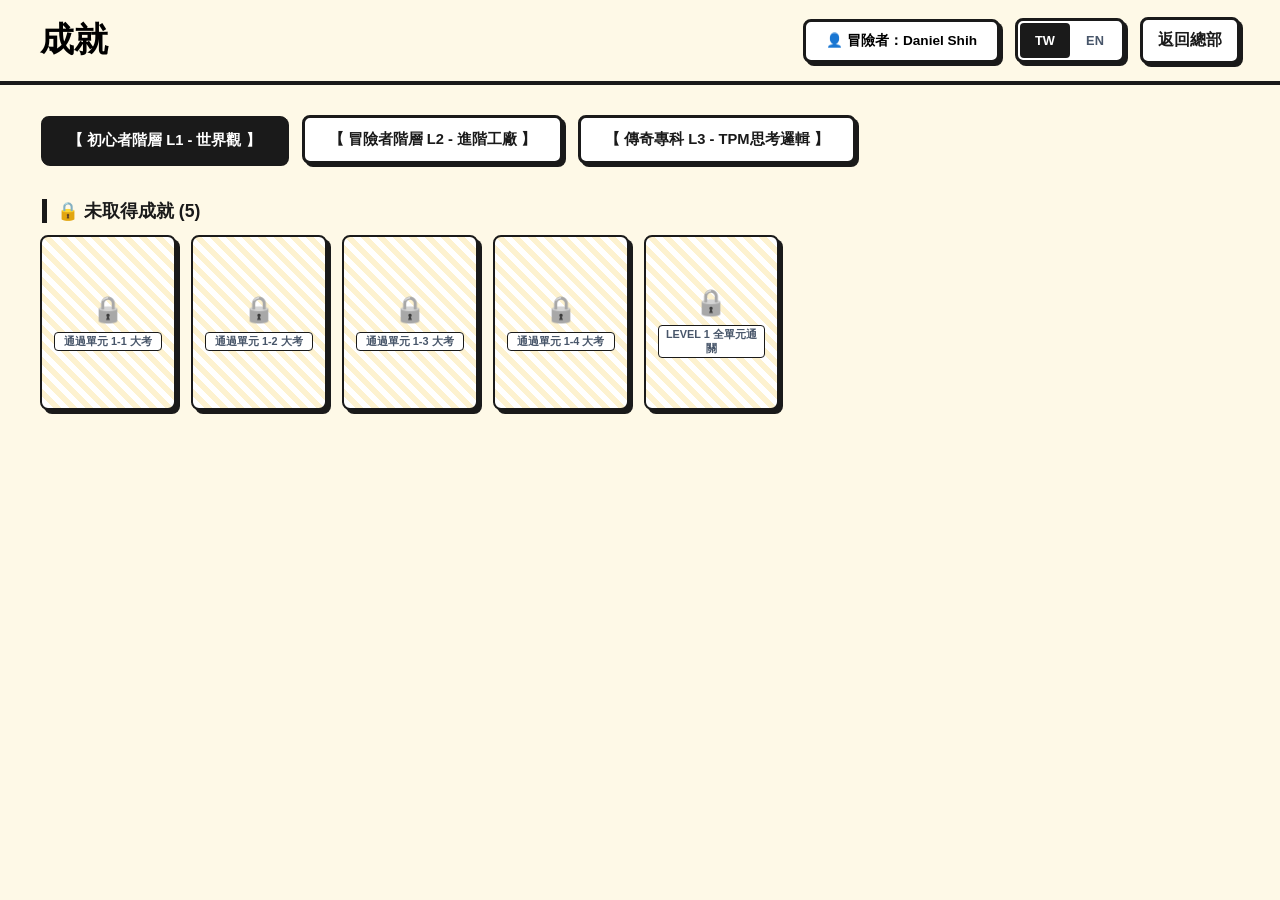
==== achievement.html @ 10095646 "Update and rename talent_tree.html to achievement.html" ====
<!DOCTYPE html>
<html lang="zh-TW">
<head>
    <meta charset="UTF-8">
    <meta name="viewport" content="width=device-width, initial-scale=1.0">
    <title>成就殿堂 | System TPM Achievement Center</title>
    <style>
        :root {
            --bg-color: #FEF9E7;
            --sidebar-cream: #FDF2D0;
            --card-white: #FFFFFF;
            --text-main: #1A1A1A;
            --text-secondary: #475569;
            --border-heavy: #1A1A1A;
            --shadow-tactical: 4px 4px 0px #1A1A1A;
            --radius-sm: 8px;
            --color-completed: #22C55E;
            --color-active-gold: #FDE047;
            --color-stripe-light: #FDF2D0;
            
            /* 傳奇卡牌底色 */
            --rarity-common: #F1F5F9;
            --rarity-rare: #DBEAFE;
            --rarity-epic: #F3E8FF;
            --rarity-legendary: #FEF3C7;
        }

        html, body {
            margin: 0;
            padding: 0;
            width: 100vw;
            height: 100vh;
            overflow: hidden;
            background-color: var(--bg-color);
            font-family: "Segoe UI", "Inter", "Noto Sans TC", sans-serif;
            -webkit-font-smoothing: antialiased;
        }

        * {
            box-sizing: border-box;
        }

        /* 頂部全域控制導航列（100% 對齊寶典大廳） */
        .tactical-navbar {
            width: 100vw;
            height: 85px;
            display: flex;
            justify-content: space-between;
            align-items: center;
            border-bottom: 4px solid var(--border-heavy);
            padding: 0 40px;
            background-color: var(--bg-color);
            flex-shrink: 0;
            z-index: 1000;
        }

        .navbar-brand {
            display: flex;
            flex-direction: column;
        }

        .navbar-controls {
            display: flex;
            align-items: center;
            gap: 15px;
        }

        .auth-panel {
            background: var(--card-white);
            border: 3px solid var(--border-heavy);
            padding: 10px 20px;
            border-radius: 8px;
            font-size: 0.85rem;
            font-weight: 900;
            box-shadow: 3px 3px 0px var(--border-heavy);
            white-space: nowrap;
        }

        .lang-switcher-wrapper {
            display: flex;
            background: var(--card-white);
            border: 3px solid var(--border-heavy);
            border-radius: 8px;
            box-shadow: 3px 3px 0px var(--border-heavy);
            padding: 2px;
        }

        .lang-btn-core {
            width: 50px;
            height: 35px;
            border: none;
            background: transparent;
            cursor: pointer;
            font-size: 0.8rem;
            font-weight: 900;
            color: var(--text-secondary);
            display: flex;
            align-items: center;
            justify-content: center;
            border-radius: 4px;
        }

        .lang-btn-core.active {
            background: var(--text-main) !important;
            color: white !important;
        }

        .back-btn {
            background: var(--card-white);
            border: 3px solid var(--border-heavy);
            padding: 10px 15px;
            border-radius: 8px;
            cursor: pointer;
            font-weight: 900;
            text-decoration: none;
            box-shadow: 3px 3px 0px var(--border-heavy);
            display: inline-block;
            text-align: center;
            min-width: 95px;
            color: var(--text-main);
            transition: all 0.1s;
        }

        .back-btn:hover {
            transform: translate(-2px, -2px);
            box-shadow: 5px 5px 0px var(--border-heavy);
        }

        /* 主工作工作主框架 */
        .workspace-container {
            width: 100vw;
            height: calc(100vh - 85px);
            padding: 30px 40px;
            display: flex;
            flex-direction: column;
            overflow: hidden;
        }

        /* 頂層階層切換分頁標籤 */
        .achievement-tabs-deck {
            display: flex;
            gap: 15px;
            margin-bottom: 15px;
            flex-shrink: 0;
        }

        .tab-trigger-btn {
            background: var(--card-white);
            border: 3px solid var(--border-heavy);
            padding: 12px 24px;
            border-radius: 8px;
            font-weight: 900;
            font-size: 0.92rem;
            cursor: pointer;
            box-shadow: 3px 3px 0px var(--border-heavy);
            transition: all 0.1s ease-out;
            color: var(--text-main);
        }

        .tab-trigger-btn:hover {
            transform: translate(-2px, -2px);
            box-shadow: 5px 5px 0px var(--border-heavy);
        }

        .tab-trigger-btn.active-tab {
            background: var(--text-main) !important;
            color: #FFFFFF !important;
            transform: translate(1px, 1px);
            box-shadow: 1px 1px 0px var(--border-heavy) !important;
        }

        /* 大存檔閱讀畫布區：改為縱向自適應滾動，容納上下分流專區 */
        .achievement-scroll-viewport {
            flex: 1;
            overflow-y: auto;
            padding-right: 8px;
            width: 100%;
        }

        /* 剛性區域標題 */
        .matrix-section-title {
            font-size: 1.1rem;
            font-weight: 900;
            color: var(--text-main);
            margin: 20px 0 12px 2px;
            display: flex;
            align-items: center;
            gap: 8px;
            border-left: 5px solid var(--border-heavy);
            padding-left: 10px;
        }

        /* 👑 鋼鐵 8 欄網格矩陣 👑 */
        .achievement-cards-grid {
            display: grid;
            grid-template-columns: repeat(8, 1fr); /* 剛性橫向平分 8 欄 */
            gap: 15px;
            width: 100%;
            margin-bottom: 25px;
        }

        /* 3D 卡牌微縮防身外殼 */
        .card-flip-stage {
            height: 175px; /* 降低高度以適應微縮寬度，達成黃金比例 */
            perspective: 1000px;
        }

        .card-flip-inner {
            width: 100%;
            height: 100%;
            position: relative;
            transform-style: preserve-3d;
            transition: transform 0.6s cubic-bezier(0.4, 0, 0.2, 1);
        }

        .card-flip-stage.unlocked .card-flip-inner {
            transform: rotateY(180deg);
        }

        .card-face-front, .card-face-back {
            position: absolute;
            width: 100%;
            height: 100%;
            backface-visibility: hidden;
            border: 2px solid var(--border-heavy);
            border-radius: var(--radius-sm);
            padding: 12px; /* 緊縮內襯 Padding，釋放空間 */
            display: flex;
            flex-direction: column;
            box-shadow: var(--shadow-tactical);
        }

        /* 未取得面（背面） */
        .card-face-back {
            background-color: var(--card-white);
            background-image: linear-gradient(
                45deg, 
                var(--color-stripe-light) 25%, 
                transparent 25%, 
                transparent 50%, 
                var(--color-stripe-light) 50%, 
                var(--color-stripe-light) 75%, 
                transparent 75%, 
                transparent
            );
            background-size: 16px 16px;
            justify-content: center;
            align-items: center;
            transform: rotateY(0deg);
            z-index: 2;
        }

        .lock-icon-frame {
            font-size: 1.6rem;
            margin-bottom: 8px;
            filter: grayscale(100%);
            user-select: none;
        }

        .lock-condition-hint {
            font-size: 0.68rem;
            font-weight: 800;
            color: var(--text-secondary);
            background: var(--card-white);
            border: 1.5px solid var(--border-heavy);
            padding: 2px 6px;
            border-radius: 4px;
            text-align: center;
            width: 100%;
            line-height: 1.2;
            word-break: break-all;
        }

        /* 已取得面（正面） */
        .card-face-front {
            justify-content: flex-start;
            transform: rotateY(180deg);
        }

        .ach-card-header {
            display: flex;
            justify-content: space-between;
            align-items: center;
            width: 100%;
            margin-bottom: 8px;
            flex-shrink: 0;
        }

        .ach-badge-icon {
            font-size: 1.2rem;
            background: rgba(0, 0, 0, 0.04);
            width: 30px;
            height: 30px;
            border-radius: 6px;
            display: flex;
            align-items: center;
            justify-content: center;
            border: 1.5px solid var(--border-heavy);
        }

        /* 👑 替代原 Common 標籤的年月日時間戳記 👑 */
        .ach-date-tag {
            font-size: 0.62rem;
            font-weight: 900;
            font-family: monospace;
            color: var(--text-secondary);
            letter-spacing: -0.2px;
        }

        .ach-card-body {
            flex: 1;
            display: flex;
            flex-direction: column;
            overflow: hidden;
        }

        .ach-card-title {
            font-size: 0.88rem;
            font-weight: 900;
            margin: 0 0 4px 0;
            letter-spacing: 0px;
            white-space: nowrap;
            overflow: hidden;
            text-overflow: ellipsis;
        }

        .ach-card-desc {
            font-size: 0.7rem;
            font-weight: 700;
            color: var(--text-secondary);
            line-height: 1.3;
            margin: 0;
            display: -webkit-box;
            -webkit-line-clamp: 5; /* 限制敘述行數，嚴防超出卡片底部 */
            -webkit-box-orient: vertical;
            overflow: hidden;
        }
    </style>
</head>
<body>

    <div class="tactical-navbar">
        <div class="navbar-brand">
            <h1 style="margin: 0; font-size: 2.1rem; font-weight: 900;">成就</h1>
        </div>
        <div class="navbar-controls">
            <div id="global-user-profile-card" class="auth-panel">👤 冒險者：Daniel Shih</div>
            <div class="lang-switcher-wrapper">
                <button class="lang-btn-core active">TW</button>
                <button class="lang-btn-core">EN</button>
            </div>
            <a href="index.html" class="back-btn">返回總部</a>
        </div>
    </div>

    <div class="workspace-container">
        <div class="achievement-tabs-deck">
            <button class="tab-trigger-btn active-tab" id="tab-lvl-1" onclick="switchAchievementLevel(1)">【 初心者階層 L1 - 世界觀 】</button>
            <button class="tab-trigger-btn" id="tab-lvl-2" onclick="switchAchievementLevel(2)">【 冒險者階層 L2 - 進階工廠 】</button>
            <button class="tab-trigger-btn" id="tab-lvl-3" onclick="switchAchievementLevel(3)">【 傳奇專科 L3 - TPM思考邏輯 】</button>
        </div>

        <div class="achievement-scroll-viewport">
            <div id="achievements-canvas-box"></div>
        </div>
    </div>

    <script>
        // 全量高定成就卡牌原裝資料庫
        const globalAchievementRegistry = [
            // ─── LEVEL 1 成就群組 ───
            {
                levelNum: 1,
                id: "ACH-L1-001",
                badge: "🗺️",
                title: "初試啼聲",
                desc: "成功參透硬體世界的「三方賽局」，順利點亮 1-1 常規必修通識。",
                conditionHint: "通過單元 1-1 大考",
                checkKey: "codex-L1-A1-clear", 
                color: "var(--rarity-common)"
            },
            {
                levelNum: 1,
                id: "ACH-L1-002",
                badge: "⏳",
                title: "生命週期掌控者",
                desc: "掌握硬體生命週期與 NPI 核心交付節點，擊碎排產延遲呆料。",
                conditionHint: "通過單元 1-2 大考",
                checkKey: "codex-L1-A2-clear",
                color: "var(--rarity-rare)"
            },
            {
                levelNum: 1,
                id: "ACH-L1-003",
                badge: "🏭",
                title: "現地開線大師",
                desc: "精確走位工廠地理，摸清 4M1E 線體通識，具備駐廠開線通聯威能。",
                conditionHint: "通過單元 1-3 大考",
                checkKey: "codex-L1-A3-clear",
                color: "var(--rarity-rare)"
            },
            // 🎯 剛性焊接：將 1-4 獨立關卡加載併入 Level 1 資料鏈大盤
            {
                levelNum: 1,
                id: "ACH-L1-005",
                badge: "📊",
                title: "市場預言術",
                desc: "參透終端市場大數據調研與用戶痛點，在有限預算下完美平衡產品定義與規格賽局。",
                conditionHint: "通過單元 1-4 大考",
                checkKey: "codex-L1-A4-clear",
                color: "var(--rarity-rare)"
            },
            {
                levelNum: 1,
                id: "ACH-L1-004",
                badge: "🏆",
                title: "基礎通識大滿貫",
                desc: "徹底速通 LEVEL 1 所有基礎學分。恭喜你，你已經不是任人宰割的菜鳥了！",
                conditionHint: "LEVEL 1 全單元通關",
                checkKey: "SPECIAL-L1-ALL", 
                color: "var(--rarity-epic)"
            },
            
            // ─── LEVEL 2 成就群組 ───
            {
                levelNum: 2,
                id: "ACH-L2-001",
                badge: "🔍",
                title: "光學AA主導者",
                desc: "深入多軸自動化補正機台，完美解鎖高階相機 AA 主動對位與膠體校正技術。",
                conditionHint: "通過單元 2-1 品質試煉",
                checkKey: "codex-L2-A1-clear",
                color: "var(--rarity-epic)"
            },
            // 🎯 剛性焊接：將 handbook 1-1 與手冊最新拋料的 1-2 補登入冊
            {
                levelNum: 2,
                id: "ACH-L2-003",
                badge: "📕",
                title: "職能天職大腦",
                desc: "通讀系統 TPM 職能運作實戰手冊，掌握跨維度品質防線與製程剛性管控法規。",
                conditionHint: "通過手冊 1-1 大考",
                checkKey: "handbook-L1-A1-clear",
                color: "var(--rarity-common)"
            },
            {
                levelNum: 2,
                id: "ACH-L2-004",
                badge: "💧",
                title: "防水結構防線",
                desc: "在結構防水設計中強行導入 Worst-Case 模擬，徹底封死線體形變與幾何流產盲區。",
                conditionHint: "通過手冊 1-2 大考",
                checkKey: "handbook-L1-A2-clear",
                color: "var(--rarity-rare)"
            },
            {
                levelNum: 2,
                id: "ACH-L2-002",
                badge: "🛡️",
                title: "Worst-Case 破局者",
                desc: "常規版級工程師克星。精確演算最壞狀況與RSS統計模型，解鎖多零件公差鏈重疊大盤。",
                conditionHint: "通過單元 2-2 結構試煉",
                checkKey: "codex-L2-A2-clear",
                color: "var(--rarity-legendary)"
            },

            // ─── LEVEL 3 成就群組 ───
            {
                levelNum: 3,
                id: "ACH-L3-001",
                badge: "👑",
                title: "不朽的 System TPM",
                desc: "跨功能團隊修煉完成，成功統領多方賽局，具備指揮大型複雜硬體量產之不朽威望。",
                conditionHint: "完成終局全專科試煉",
                checkKey: "codex-L3-A1-clear",
                color: "var(--rarity-legendary)"
            }
        ];

        let currentSelectedLevelNum = 1;

        window.onload = () => {
            renderAchievementCardsDeck();
        };

        // 👑 滿血版：動態分流與 8 欄位 3D 渲染核心引擎 👑
        function renderAchievementCardsDeck() {
            const containerBox = document.getElementById('achievements-canvas-box');
            if (!containerBox) return;
            containerBox.innerHTML = '';

            // 1. 篩選當前分頁階層
            const filteredAch = globalAchievementRegistry.filter(ach => ach.levelNum === currentSelectedLevelNum);

            const unlockedStack = [];
            const lockedStack = [];

            // 2. 身分與條件判定分流
            filteredAch.forEach(ach => {
                let isUnlocked = false;
                // 🎯 門面變更點 5: 大滿貫特殊鍵熔斷邏輯修正，必須 1-1, 1-2, 1-3, 1-4 四軌全面過閘放水！
                if (ach.checkKey === "SPECIAL-L1-ALL") {
                    isUnlocked = (localStorage.getItem("codex-L1-A1-clear") === "true" && 
                                  localStorage.getItem("codex-L1-A2-clear") === "true" && 
                                  localStorage.getItem("codex-L1-A3-clear") === "true" &&
                                  localStorage.getItem("codex-L1-A4-clear") === "true");
                } else {
                    isUnlocked = (localStorage.getItem(ach.checkKey) === "true");
                }

                if (isUnlocked) {
                    unlockedStack.push(ach);
                } else {
                    lockedStack.push(ach);
                }
            });

            // ─── 👑 區塊 A：已取得成就專區（置頂） ───
            if (unlockedStack.length > 0) {
                const titleNode = document.createElement('div');
                titleNode.className = 'matrix-section-title';
                titleNode.innerHTML = `🏆 已取得成就 (${unlockedStack.length})`;
                containerBox.appendChild(titleNode);

                const gridNode = document.createElement('div');
                gridNode.className = 'achievement-cards-grid';
                
                unlockedStack.forEach(ach => {
                    // 🔒 剛性時序鎖：若查無解鎖日期，則現場抓取當前時間戳記並固化存檔
                    const dateStorageKey = ach.checkKey + "-unlocked-date-stamp";
                    let savedDateStr = localStorage.getItem(dateStorageKey);
                    
                    if (!savedDateStr) {
                        const now = new Date();
                        savedDateStr = `${now.getFullYear()}-${String(now.getMonth() + 1).padStart(2, '0')}-${String(now.getDate()).padStart(2, '0')}`;
                        localStorage.setItem(dateStorageKey, savedDateStr);
                    }

                    gridNode.innerHTML += compileCardTemplate(ach, true, savedDateStr);
                });
                containerBox.appendChild(gridNode);
            }

            // ─── 👑 區塊 B：未取得成就專區（置底） ───
            if (lockedStack.length > 0) {
                const titleNode = document.createElement('div');
                titleNode.className = 'matrix-section-title';
                titleNode.innerHTML = `🔒 未取得成就 (${lockedStack.length})`;
                containerBox.appendChild(titleNode);

                const gridNode = document.createElement('div');
                gridNode.className = 'achievement-cards-grid';
                
                lockedStack.forEach(ach => {
                    gridNode.innerHTML += compileCardTemplate(ach, false, "");
                });
                containerBox.appendChild(gridNode);
            }
        }

        // 👑 3D 微縮卡牌網格 HTML 模板產生器
        function compileCardTemplate(ach, isUnlocked, dateStr) {
            return `
                <div class="card-flip-stage ${isUnlocked ? 'unlocked' : ''}">
                    <div class="card-flip-inner">
                        <div class="card-face-back">
                            <div class="lock-icon-frame">🔒</div>
                            <div class="lock-condition-hint">${ach.conditionHint}</div>
                        </div>
                        <div class="card-face-front" style="background-color: ${ach.color};">
                            <div class="ach-card-header">
                                <div class="ach-badge-icon">${ach.badge}</div>
                                <div class="ach-date-tag">${dateStr}</div>
                            </div>
                            <div class="ach-card-body">
                                <h4 class="ach-card-title">${ach.title}</h4>
                                <p class="ach-card-desc">${ach.desc}</p>
                            </div>
                        </div>
                    </div>
                </div>
            `;
        }

        // 階層 Tab 切換分流器
        function switchAchievementLevel(lvlNum) {
            currentSelectedLevelNum = lvlNum;
            document.querySelectorAll('.tab-trigger-btn').forEach(btn => {
                btn.classList.remove('active-tab');
            });
            document.getElementById(`tab-lvl-${lvlNum}`).classList.add('active-tab');
            renderAchievementCardsDeck();
        }
    </script>
</body>
</html>
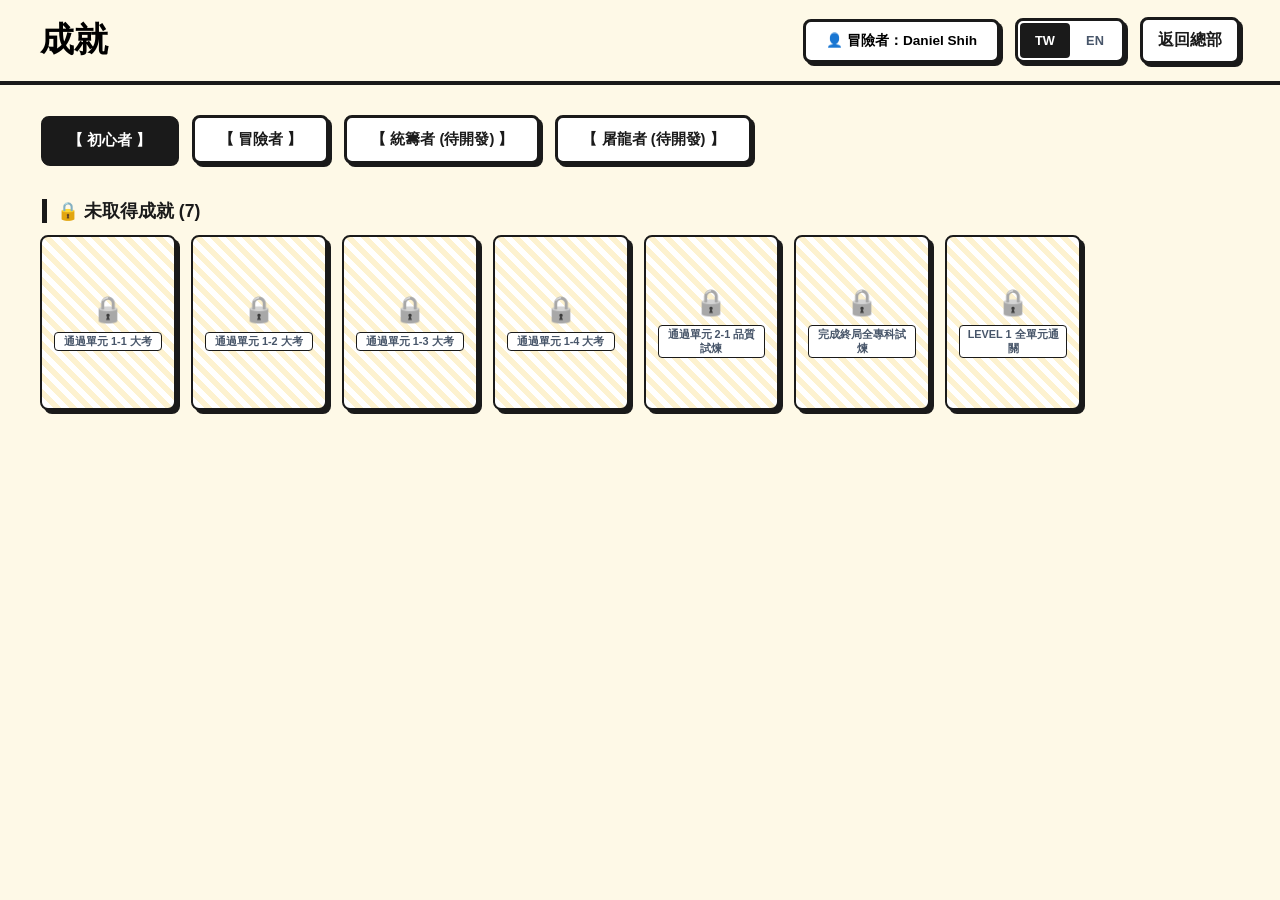
==== commit 56b408c5: "Update achievement.html" ====
--- a/achievement.html
+++ b/achievement.html
@@ -355,9 +355,10 @@
 
     <div class="workspace-container">
         <div class="achievement-tabs-deck">
-            <button class="tab-trigger-btn active-tab" id="tab-lvl-1" onclick="switchAchievementLevel(1)">【 初心者階層 L1 - 世界觀 】</button>
-            <button class="tab-trigger-btn" id="tab-lvl-2" onclick="switchAchievementLevel(2)">【 冒險者階層 L2 - 進階工廠 】</button>
-            <button class="tab-trigger-btn" id="tab-lvl-3" onclick="switchAchievementLevel(3)">【 傳奇專科 L3 - TPM思考邏輯 】</button>
+            <button class="tab-trigger-btn active-tab" id="tab-lvl-beginner" onclick="switchAchievementLevel('beginner')">【 初心者 】</button>
+            <button class="tab-trigger-btn" id="tab-lvl-adventure" onclick="switchAchievementLevel('adventure')">【 冒險者 】</button>
+            <button class="tab-trigger-btn" id="tab-lvl-coordinator" onclick="switchAchievementLevel('coordinator')">【 統籌者 (待開發) 】</button>
+            <button class="tab-trigger-btn" id="tab-lvl-slayer" onclick="switchAchievementLevel('slayer')">【 屠龍者 (待開發) 】</button>
         </div>
 
         <div class="achievement-scroll-viewport">
@@ -366,11 +367,14 @@
     </div>
 
     <script>
-        // 全量高定成就卡牌原裝資料庫
+        // ========================================================================
+        // 👑 零代碼編排：自動化導通清冊大盤 👑
+        // 未來不論增加任何新課程，您「僅需」在此陣列尾端追加一行定義，網頁自動全量生成！
+        // ========================================================================
         const globalAchievementRegistry = [
-            // ─── LEVEL 1 成就群組 ───
-            {
-                levelNum: 1,
+            // ─── 1. 初心者車間分流 (對應所有 Beginner 寶典單元) ───
+            {
+                category: "beginner",
                 id: "ACH-L1-001",
                 badge: "🗺️",
                 title: "初試啼聲",
@@ -380,7 +384,7 @@
                 color: "var(--rarity-common)"
             },
             {
-                levelNum: 1,
+                category: "beginner",
                 id: "ACH-L1-002",
                 badge: "⏳",
                 title: "生命週期掌控者",
@@ -390,7 +394,7 @@
                 color: "var(--rarity-rare)"
             },
             {
-                levelNum: 1,
+                category: "beginner",
                 id: "ACH-L1-003",
                 badge: "🏭",
                 title: "現地開線大師",
@@ -399,9 +403,8 @@
                 checkKey: "codex-L1-A3-clear",
                 color: "var(--rarity-rare)"
             },
-            // 🎯 剛性焊接：將 1-4 獨立關卡加載併入 Level 1 資料鏈大盤
-            {
-                levelNum: 1,
+            {
+                category: "beginner",
                 id: "ACH-L1-005",
                 badge: "📊",
                 title: "市場預言術",
@@ -411,7 +414,27 @@
                 color: "var(--rarity-rare)"
             },
             {
-                levelNum: 1,
+                category: "beginner",
+                id: "ACH-L1-006",
+                badge: "🔍",
+                title: "光學AA主導者",
+                desc: "深入多軸自動化補正機台，完美解鎖高階相機 AA 主動對位與膠體校正技術。",
+                conditionHint: "通過單元 2-1 品質試煉",
+                checkKey: "codex-L2-A1-clear",
+                color: "var(--rarity-epic)"
+            },
+            {
+                category: "beginner",
+                id: "ACH-L1-007",
+                badge: "👑",
+                title: "不朽的 System TPM",
+                desc: "跨功能團隊修煉完成，成功統領多方賽局，具備指揮大型複雜硬體量產之不朽威望。",
+                conditionHint: "完成終局全專科試煉",
+                checkKey: "codex-L3-A1-clear",
+                color: "var(--rarity-legendary)"
+            },
+            {
+                category: "beginner",
                 id: "ACH-L1-004",
                 badge: "🏆",
                 title: "基礎通識大滿貫",
@@ -420,22 +443,11 @@
                 checkKey: "SPECIAL-L1-ALL", 
                 color: "var(--rarity-epic)"
             },
-            
-            // ─── LEVEL 2 成就群組 ───
-            {
-                levelNum: 2,
-                id: "ACH-L2-001",
-                badge: "🔍",
-                title: "光學AA主導者",
-                desc: "深入多軸自動化補正機台，完美解鎖高階相機 AA 主動對位與膠體校正技術。",
-                conditionHint: "通過單元 2-1 品質試煉",
-                checkKey: "codex-L2-A1-clear",
-                color: "var(--rarity-epic)"
-            },
-            // 🎯 剛性焊接：將 handbook 1-1 與手冊最新拋料的 1-2 補登入冊
-            {
-                levelNum: 2,
-                id: "ACH-L2-003",
+
+            // ─── 2. 冒險者車間分流 (對應所有 handbook 手冊單元) ───
+            {
+                category: "adventure",
+                id: "ACH-HB-001",
                 badge: "📕",
                 title: "職能天職大腦",
                 desc: "通讀系統 TPM 職能運作實戰手冊，掌握跨維度品質防線與製程剛性管控法規。",
@@ -444,62 +456,41 @@
                 color: "var(--rarity-common)"
             },
             {
-                levelNum: 2,
-                id: "ACH-L2-004",
+                category: "adventure",
+                id: "ACH-HB-002",
                 badge: "💧",
                 title: "防水結構防線",
                 desc: "在結構防水設計中強行導入 Worst-Case 模擬，徹底封死線體形變與幾何流產盲區。",
                 conditionHint: "通過手冊 1-2 大考",
                 checkKey: "handbook-L1-A2-clear",
                 color: "var(--rarity-rare)"
-            },
-            {
-                levelNum: 2,
-                id: "ACH-L2-002",
-                badge: "🛡️",
-                title: "Worst-Case 破局者",
-                desc: "常規版級工程師克星。精確演算最壞狀況與RSS統計模型，解鎖多零件公差鏈重疊大盤。",
-                conditionHint: "通過單元 2-2 結構試煉",
-                checkKey: "codex-L2-A2-clear",
-                color: "var(--rarity-legendary)"
-            },
-
-            // ─── LEVEL 3 成就群組 ───
-            {
-                levelNum: 3,
-                id: "ACH-L3-001",
-                badge: "👑",
-                title: "不朽的 System TPM",
-                desc: "跨功能團隊修煉完成，成功統領多方賽局，具備指揮大型複雜硬體量產之不朽威望。",
-                conditionHint: "完成終局全專科試煉",
-                checkKey: "codex-L3-A1-clear",
-                color: "var(--rarity-legendary)"
             }
         ];
 
-        let currentSelectedLevelNum = 1;
+        let currentSelectedCategory = 'beginner';
 
         window.onload = () => {
             renderAchievementCardsDeck();
         };
 
-        // 👑 滿血版：動態分流與 8 欄位 3D 渲染核心引擎 👑
+        // 👑 雙層原位切換與動態分流工廠大腦 👑
         function renderAchievementCardsDeck() {
             const containerBox = document.getElementById('achievements-canvas-box');
             if (!containerBox) return;
             containerBox.innerHTML = '';
 
-            // 1. 篩選當前分頁階層
-            const filteredAch = globalAchievementRegistry.filter(ach => ach.levelNum === currentSelectedLevelNum);
+            // 1. 依類別動態分流篩選，實現零代碼卡牌堆疊
+            const filteredAch = globalAchievementRegistry.filter(ach => ach.category === currentSelectedCategory);
 
             const unlockedStack = [];
             const lockedStack = [];
 
-            // 2. 身分與條件判定分流
+            // 2. 鋼印校準判定
             filteredAch.forEach(ach => {
                 let isUnlocked = false;
-                // 🎯 門面變更點 5: 大滿貫特殊鍵熔斷邏輯修正，必須 1-1, 1-2, 1-3, 1-4 四軌全面過閘放水！
+                
                 if (ach.checkKey === "SPECIAL-L1-ALL") {
+                    // 大滿貫自動互鎖線路
                     isUnlocked = (localStorage.getItem("codex-L1-A1-clear") === "true" && 
                                   localStorage.getItem("codex-L1-A2-clear") === "true" && 
                                   localStorage.getItem("codex-L1-A3-clear") === "true" &&
@@ -515,7 +506,7 @@
                 }
             });
 
-            // ─── 👑 區塊 A：已取得成就專區（置頂） ───
+            // ─── 區塊 A：已取得成就專區（動態置頂） ───
             if (unlockedStack.length > 0) {
                 const titleNode = document.createElement('div');
                 titleNode.className = 'matrix-section-title';
@@ -526,7 +517,6 @@
                 gridNode.className = 'achievement-cards-grid';
                 
                 unlockedStack.forEach(ach => {
-                    // 🔒 剛性時序鎖：若查無解鎖日期，則現場抓取當前時間戳記並固化存檔
                     const dateStorageKey = ach.checkKey + "-unlocked-date-stamp";
                     let savedDateStr = localStorage.getItem(dateStorageKey);
                     
@@ -541,7 +531,7 @@
                 containerBox.appendChild(gridNode);
             }
 
-            // ─── 👑 區塊 B：未取得成就專區（置底） ───
+            // ─── 區塊 B：未取得成就專區（動態置底） ───
             if (lockedStack.length > 0) {
                 const titleNode = document.createElement('div');
                 titleNode.className = 'matrix-section-title';
@@ -556,9 +546,18 @@
                 });
                 containerBox.appendChild(gridNode);
             }
-        }
-
-        // 👑 3D 微縮卡牌網格 HTML 模板產生器
+            
+            // 🔒 待開發極限美學攔截線路
+            if (filteredAch.length === 0) {
+                containerBox.innerHTML = `
+                    <div style="border:4px dashed var(--border-heavy); background:var(--card-white); padding:60px; text-align:center; border-radius:12px; font-weight:900; color:var(--text-secondary); font-size:1.1rem; margin-top:20px; box-shadow:var(--shadow-tactical);">
+                        ⚡ 該階層職能領域正處於剛性排產封裝階段 (待開發) ⚡
+                    </div>
+                `;
+            }
+        }
+
+        // 👑 3D 微縮卡牌網格 HTML 模板產生器 (100% 保留物理動畫細節)
         function compileCardTemplate(ach, isUnlocked, dateStr) {
             return `
                 <div class="card-flip-stage ${isUnlocked ? 'unlocked' : ''}">
@@ -582,13 +581,13 @@
             `;
         }
 
-        // 階層 Tab 切換分流器
-        function switchAchievementLevel(lvlNum) {
-            currentSelectedLevelNum = lvlNum;
+        // 階層 Tab 切換分流大腦
+        function switchAchievementLevel(categoryKey) {
+            currentSelectedCategory = categoryKey;
             document.querySelectorAll('.tab-trigger-btn').forEach(btn => {
                 btn.classList.remove('active-tab');
             });
-            document.getElementById(`tab-lvl-${lvlNum}`).classList.add('active-tab');
+            document.getElementById(`tab-lvl-${categoryKey}`).classList.add('active-tab');
             renderAchievementCardsDeck();
         }
     </script>
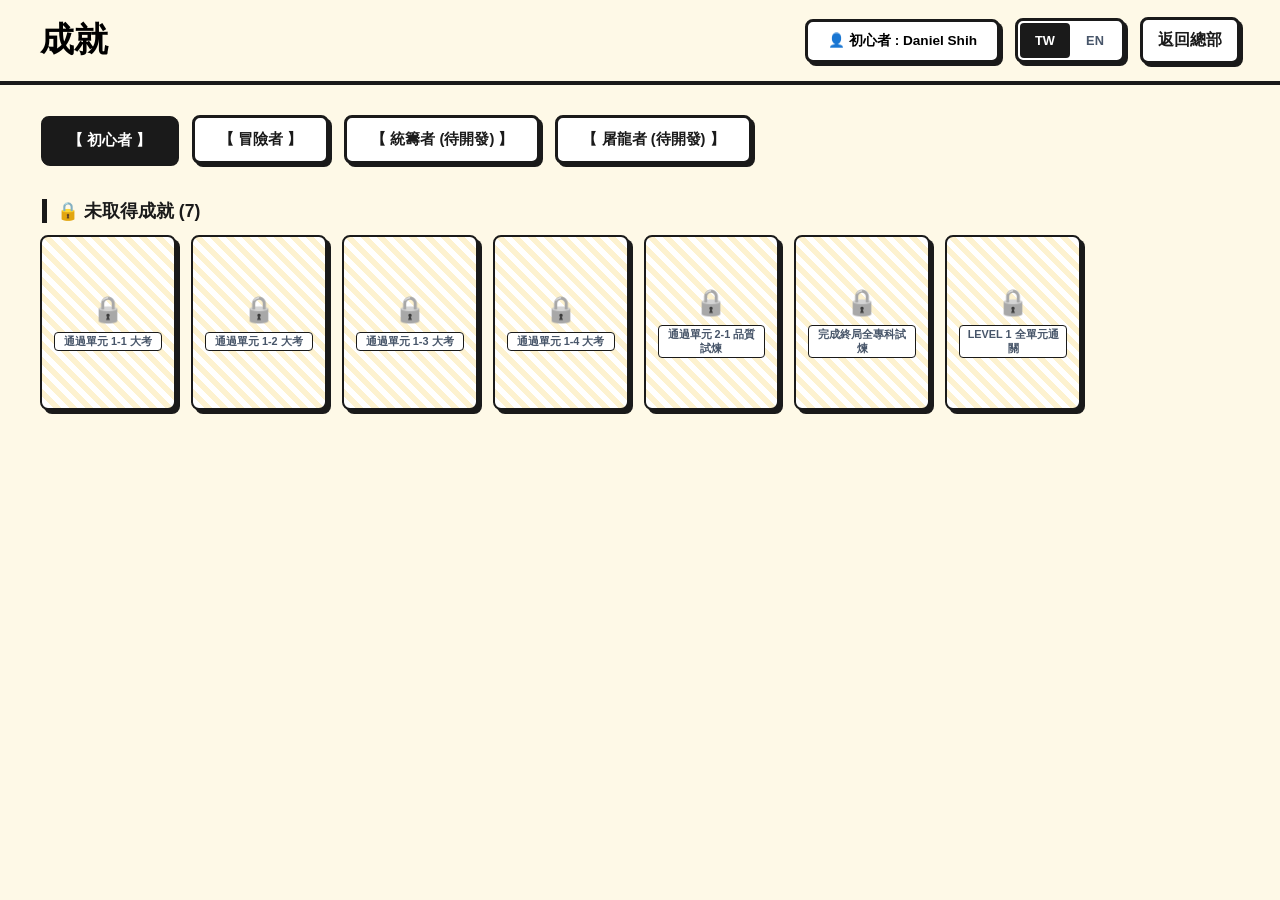
==== commit fa13da81: "Update achievement.html 初始狀態防禦：頂部控制列帳號面板預設值剛性清除為 請登入，靜待底層 JavaScript 迴圈開線盤查。  全域多階層頭銜動態晉升大腦（V11.20" ====
--- a/achievement.html
+++ b/achievement.html
@@ -74,6 +74,7 @@
             font-weight: 900;
             box-shadow: 3px 3px 0px var(--border-heavy);
             white-space: nowrap;
+            transition: all 0.15s ease-out;
         }
 
         .lang-switcher-wrapper {
@@ -344,7 +345,7 @@
             <h1 style="margin: 0; font-size: 2.1rem; font-weight: 900;">成就</h1>
         </div>
         <div class="navbar-controls">
-            <div id="global-user-profile-card" class="auth-panel">👤 冒險者：Daniel Shih</div>
+            <div id="global-user-profile-card" class="auth-panel">請登入</div>
             <div class="lang-switcher-wrapper">
                 <button class="lang-btn-core active">TW</button>
                 <button class="lang-btn-core">EN</button>
@@ -590,6 +591,48 @@
             document.getElementById(`tab-lvl-${categoryKey}`).classList.add('active-tab');
             renderAchievementCardsDeck();
         }
+
+        // ========================================================================
+        // 👑 換裝定位點 2: 全域多階層頭銜連鎖同步大腦 👑
+        // ========================================================================
+        (function() {
+            const PILOT_EMAIL = "danielcwshih@fih-foxconn.com"; // 🎯 剛性對位憑證
+
+            function computeLocalUserRankTitle() {
+                if (!PILOT_EMAIL || PILOT_EMAIL.trim() === "") return { text: "請登入", isLogged: false };
+
+                let nameStr = "Daniel Shih";
+                const emailLower = PILOT_EMAIL.toLowerCase().trim();
+                if (emailLower !== "danielcwshih@fih-foxconn.com") {
+                    nameStr = emailLower.split('@')[0].replace(/[\._\-]/g, ' ').replace(/\b\w/g, c => c.toUpperCase());
+                }
+
+                const beginnerKeys = ['codex-L1-A1-clear', 'codex-L1-A2-clear', 'codex-L1-A3-clear', 'codex-L1-A4-clear', 'codex-L2-A1-clear', 'codex-L3-A1-clear'];
+                const isAllBeginnerCleared = beginnerKeys.every(k => localStorage.getItem(k) === 'true');
+
+                const adventureKeys = ['handbook-L1-A1-clear', 'handbook-L1-A2-clear'];
+                const isAllAdventureCleared = adventureKeys.every(k => localStorage.getItem(k) === 'true');
+
+                if (isAllBeginnerCleared && isAllAdventureCleared) return { text: `👤 統籌者 : ${nameStr}`, isLogged: true };
+                if (isAllBeginnerCleared) return { text: `👤 冒險者 : ${nameStr}`, isLogged: true };
+                return { text: `👤 初心者 : ${nameStr}`, isLogged: true };
+            }
+
+            const originalOnload = window.onload;
+            window.onload = function() {
+                if (originalOnload) originalOnload();
+                const profileBox = document.getElementById('global-user-profile-card');
+                if (profileBox) {
+                    const rankInfo = computeLocalUserRankTitle();
+                    profileBox.innerHTML = rankInfo.text;
+                    if (!rankInfo.isLogged) {
+                        profileBox.style.color = "#DC2626";
+                        profileBox.style.borderColor = "#DC2626";
+                        profileBox.style.boxShadow = "3px 3px 0px #DC2626";
+                    }
+                }
+            };
+        })();
     </script>
 </body>
 </html>
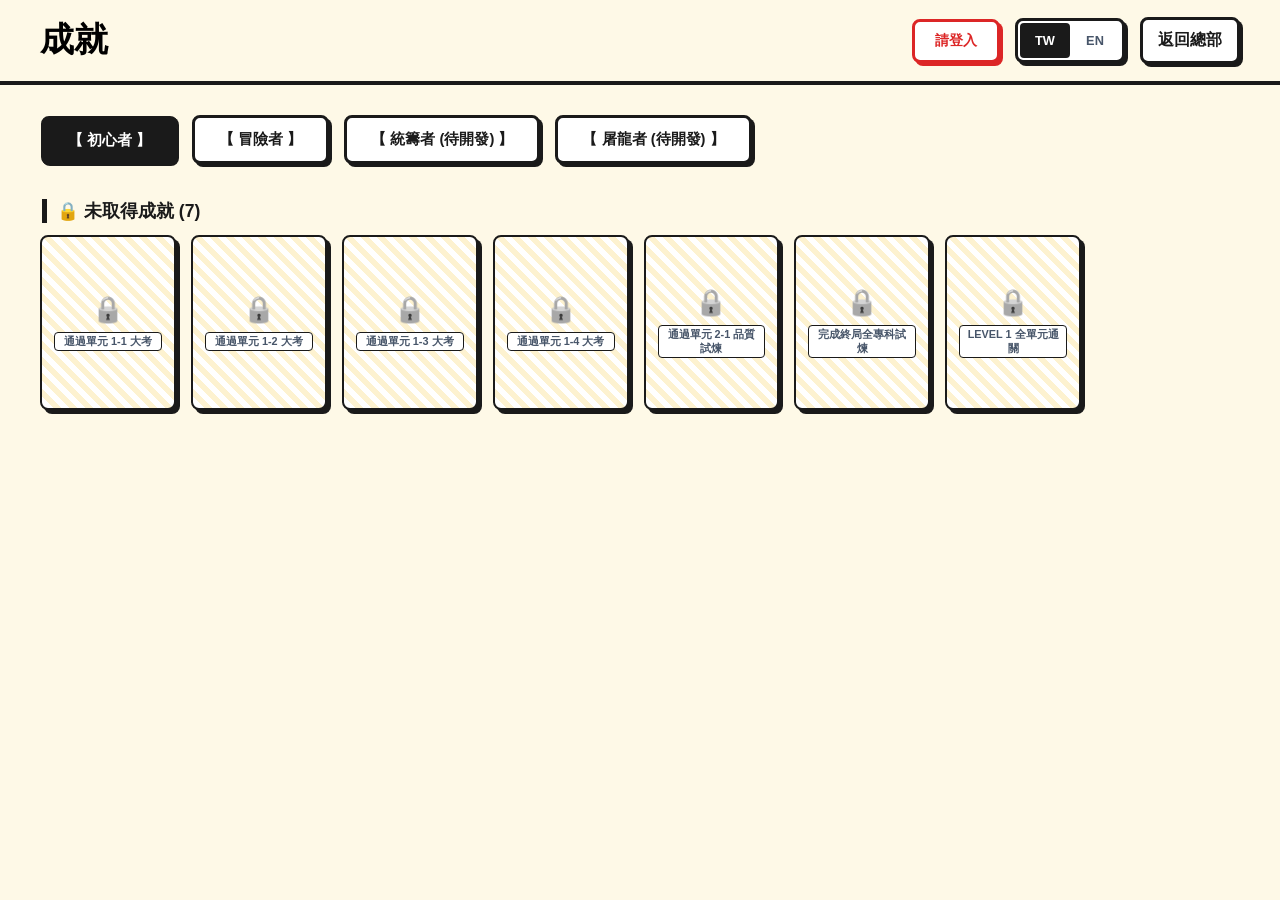
==== commit 6f98c3bb: "Update achievement.html 動態email" ====
--- a/achievement.html
+++ b/achievement.html
@@ -596,7 +596,7 @@
         // 👑 換裝定位點 2: 全域多階層頭銜連鎖同步大腦 👑
         // ========================================================================
         (function() {
-            const PILOT_EMAIL = "danielcwshih@fih-foxconn.com"; // 🎯 剛性對位憑證
+            const PILOT_EMAIL = localStorage.getItem('tpm-user-current-email') || "";
 
             function computeLocalUserRankTitle() {
                 if (!PILOT_EMAIL || PILOT_EMAIL.trim() === "") return { text: "請登入", isLogged: false };
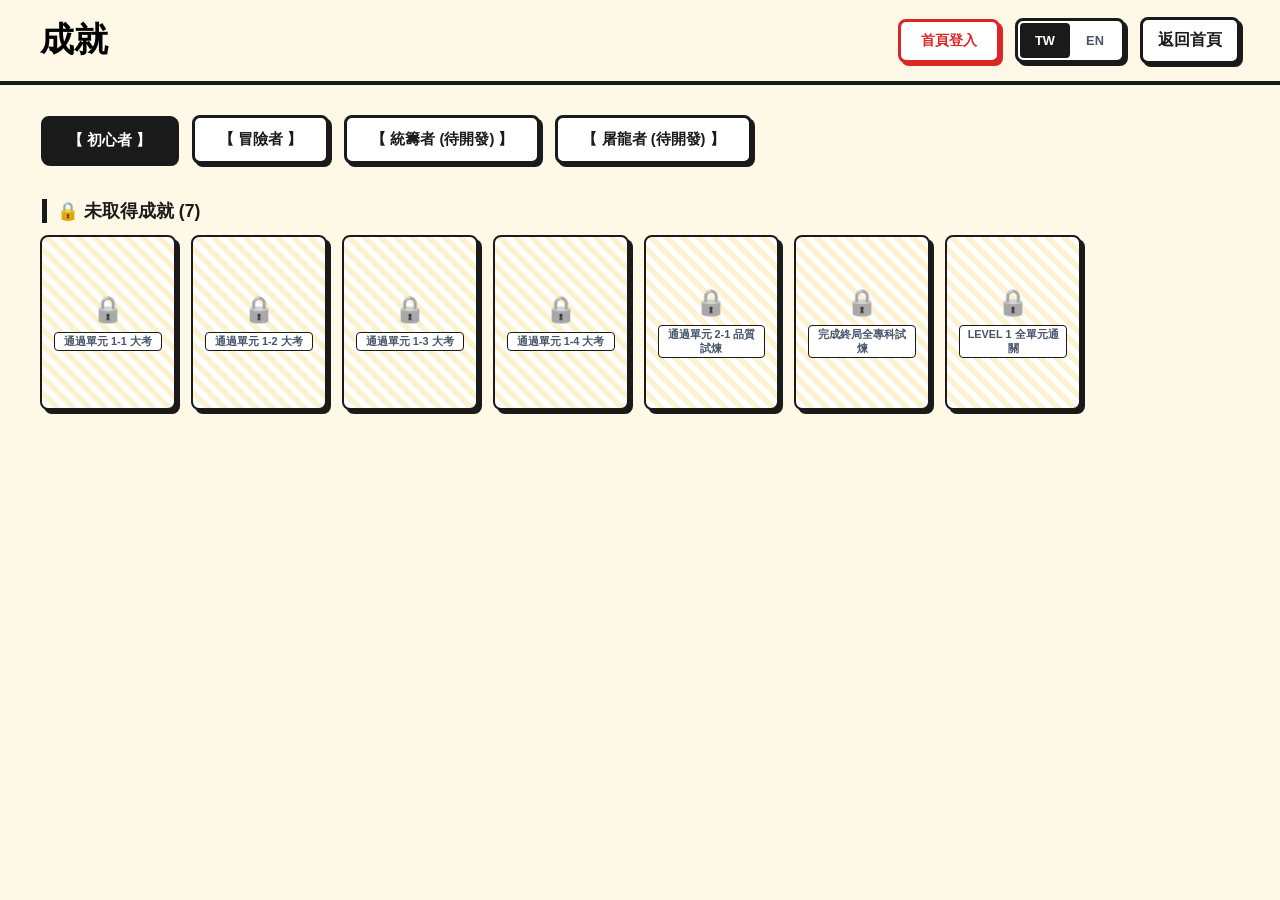
==== commit d8659685: "Update achievement.html" ====
--- a/achievement.html
+++ b/achievement.html
@@ -345,12 +345,12 @@
             <h1 style="margin: 0; font-size: 2.1rem; font-weight: 900;">成就</h1>
         </div>
         <div class="navbar-controls">
-            <div id="global-user-profile-card" class="auth-panel">請登入</div>
+            <div id="global-user-profile-card" class="auth-panel">首頁登入</div>
             <div class="lang-switcher-wrapper">
                 <button class="lang-btn-core active">TW</button>
                 <button class="lang-btn-core">EN</button>
             </div>
-            <a href="index.html" class="back-btn">返回總部</a>
+            <a href="index.html" class="back-btn">返回首頁</a>
         </div>
     </div>
 
@@ -599,7 +599,8 @@
             const PILOT_EMAIL = localStorage.getItem('tpm-user-current-email') || "";
 
             function computeLocalUserRankTitle() {
-                if (!PILOT_EMAIL || PILOT_EMAIL.trim() === "") return { text: "請登入", isLogged: false };
+                // 🎯 變更點 3: 未登入提示文字剛性修改為「首頁登入」
+                if (!PILOT_EMAIL || PILOT_EMAIL.trim() === "") return { text: "首頁登入", isLogged: false };
 
                 let nameStr = "Daniel Shih";
                 const emailLower = PILOT_EMAIL.toLowerCase().trim();
